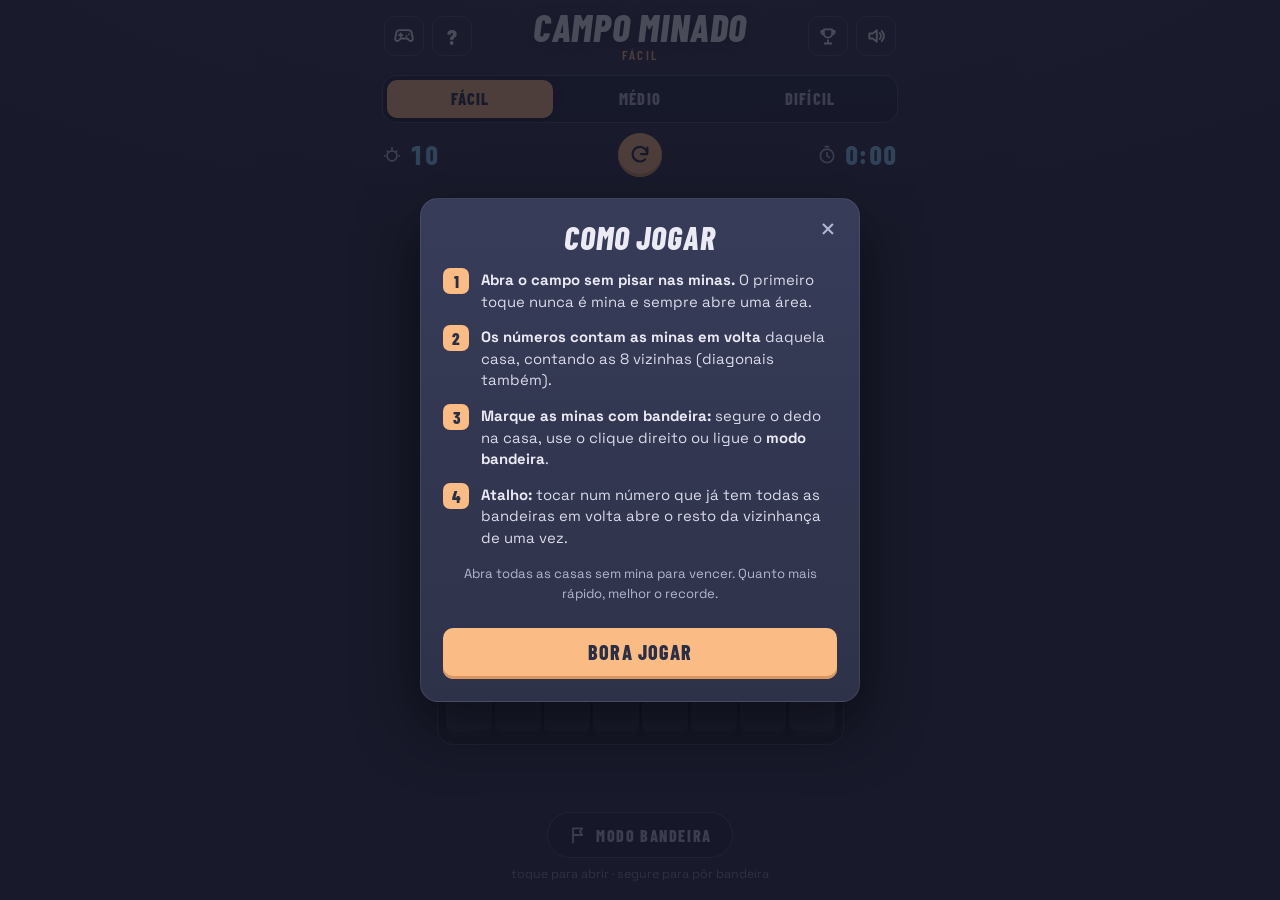
==== campo-minado/index.html @ 2af15993 "Coleção de jogos: Conexões, Campo Minado e Cobrinha - Menu de jogos no topo de todas as páginas (bot" ====
<!doctype html>
<html lang="pt-BR">
<head>
<meta charset="utf-8">
<meta name="viewport" content="width=device-width, initial-scale=1, viewport-fit=cover">
<title>Campo Minado · Decifra</title>
<meta name="description" content="Abra o campo sem pisar nas minas. Três dificuldades, cronômetro e melhor tempo.">
<meta name="theme-color" content="#2b2f45">
<link rel="icon" href="../icone-d.svg" type="image/svg+xml">
<link rel="apple-touch-icon" href="../icone-180.png">
<link rel="manifest" href="../manifest.webmanifest">
<link rel="preconnect" href="https://fonts.googleapis.com">
<link rel="preconnect" href="https://fonts.gstatic.com" crossorigin>
<link rel="stylesheet" href="https://fonts.googleapis.com/css2?family=Barlow+Condensed:ital,wght@0,600;0,800;1,800&family=Space+Grotesk:wght@500;700&display=swap">
<link rel="stylesheet" href="../css/estilo.css">
<link rel="stylesheet" href="estilo.css">
</head>
<body data-jogo="campo-minado">
<header class="topo">
  <div class="topo-lado">
    <button class="icone" id="btn-jogos" aria-label="Outros jogos"></button>
    <button class="icone" id="btn-ajuda" aria-label="Como jogar">?</button>
  </div>
  <div class="topo-centro">
    <h1 class="titulo">Campo Minado</h1>
    <span class="chip" id="chip">fácil</span>
  </div>
  <div class="topo-lado">
    <button class="icone" id="btn-estatisticas" aria-label="Recordes">
      <svg viewBox="0 0 24 24" aria-hidden="true"><path d="M8 21h8M12 17v4M7 4h10v5a5 5 0 0 1-10 0zM7 6H4v1a3 3 0 0 0 3 3M17 6h3v1a3 3 0 0 1-3 3"/></svg>
    </button>
    <button class="icone" id="btn-som" aria-label="Sons"></button>
  </div>
</header>

<nav class="modos" id="niveis" aria-label="Dificuldade">
  <button class="modo" data-nivel="facil">Fácil</button>
  <button class="modo" data-nivel="medio">Médio</button>
  <button class="modo" data-nivel="dificil">Difícil</button>
</nav>

<div class="placar-minado">
  <div class="contador" aria-label="Minas restantes">
    <svg viewBox="0 0 24 24" aria-hidden="true"><circle cx="12" cy="13" r="6"/><path d="M12 3v3M4 13H3M21 13h-1M6.3 7.3l1.4 1.4M16.3 8.7l1.4-1.4"/></svg>
    <strong id="minas">10</strong>
  </div>
  <button class="botao-novo" id="btn-novo" aria-label="Novo jogo">
    <svg viewBox="0 0 24 24" aria-hidden="true"><path d="M20 11a8 8 0 1 0-2.3 5.7M20 4v7h-7"/></svg>
  </button>
  <div class="contador" aria-label="Tempo">
    <svg viewBox="0 0 24 24" aria-hidden="true"><circle cx="12" cy="13" r="8"/><path d="M12 9v4l2.5 2M10 2h4"/></svg>
    <strong id="tempo">0:00</strong>
  </div>
</div>

<main class="area-minado" id="area">
  <div class="aviso" id="aviso" role="status" aria-live="polite"></div>
  <div class="campo" id="campo" role="grid" aria-label="Campo"></div>
</main>

<div class="rodape-minado">
  <button class="alternar-bandeira" id="btn-bandeira" aria-pressed="false">
    <svg viewBox="0 0 24 24" aria-hidden="true"><path d="M6 21V4M6 4h11l-2.5 4L17 12H6"/></svg>
    <span>modo bandeira</span>
  </button>
  <p class="dica-controle" id="dica-controle">toque para abrir · segure para pôr bandeira</p>
</div>

<dialog id="dlg-ajuda" aria-labelledby="ajuda-titulo">
  <button class="fechar" aria-label="Fechar">×</button>
  <h2 id="ajuda-titulo" tabindex="-1" autofocus>Como jogar</h2>
  <ol class="passos">
    <li><b>Abra o campo sem pisar nas minas.</b> O primeiro toque nunca é mina e sempre abre uma área.</li>
    <li><b>Os números contam as minas em volta</b> daquela casa, contando as 8 vizinhas (diagonais também).</li>
    <li><b>Marque as minas com bandeira:</b> segure o dedo na casa, use o clique direito ou ligue o <b>modo bandeira</b>.</li>
    <li><b>Atalho:</b> tocar num número que já tem todas as bandeiras em volta abre o resto da vizinhança de uma vez.</li>
  </ol>
  <p class="nota">Abra todas as casas sem mina para vencer. Quanto mais rápido, melhor o recorde.</p>
  <button class="botao largo" id="btn-comecar">Bora jogar</button>
</dialog>

<dialog id="dlg-fim" class="resultado" aria-labelledby="fim-titulo">
  <button class="fechar" aria-label="Fechar">×</button>
  <p class="res-rotulo" id="fim-rotulo">campo minado · fácil</p>
  <h2 id="fim-titulo" tabindex="-1" autofocus>Campo limpo!</h2>
  <p class="tempo-final" id="fim-tempo">0:00</p>
  <p class="res-detalhes" id="fim-detalhes"></p>
  <div class="numeros" id="fim-numeros"></div>
  <div class="res-acoes">
    <button class="botao" id="btn-de-novo">Jogar de novo</button>
    <button class="botao secundario" id="btn-compartilhar">Compartilhar</button>
  </div>
</dialog>

<dialog id="dlg-estatisticas" aria-labelledby="est-titulo">
  <button class="fechar" aria-label="Fechar">×</button>
  <h2 id="est-titulo" tabindex="-1" autofocus>Recordes</h2>
  <div class="recordes-minado" id="est-niveis"></div>
</dialog>

<script src="../js/som.js"></script>
<script src="../js/comum.js"></script>
<script src="logica.js"></script>
<script src="app.js"></script>
<script src="../js/menu-jogos.js"></script>
</body>
</html>
---- css/estilo.css ----
/* Decifra — visual "placar": azul-noite, dourado e fonte condensada,
   com um toque de fliperama (peças que acendem e números de painel), em acabamento limpo. */
:root {
  /* Paleta "Noite pastel": fundo escuro e suave, cores claras e calmas */
  --noite: #2b2f45;
  --painel: #343954;
  --linha-borda: #4a5072;
  --tecla: #3d4260;
  --tecla-fundo: #30344d;
  --texto: #eceaf5;
  --texto-suave: #b4b7d0;
  --texto-apagado: #7d82a3;

  --certa: #7fdcae;          /* menta: letra no lugar certo */
  --certa-texto: #1f3b30;    /* texto escuro sobre a menta */
  --certa-letra: #8fe3ba;    /* menta para texto sobre o fundo escuro */
  --certa-fundo: rgba(127, 220, 174, .18);
  --certa-brilho: rgba(127, 220, 174, .3);
  --lugar: #fbbb84;          /* pêssego: letra em outro lugar */
  --lugar-texto: #4a3018;
  --lugar-letra: #fcc79a;
  --lugar-fundo: rgba(251, 187, 132, .16);
  --lugar-brilho: rgba(251, 187, 132, .28);
  --errada: #3a3f5a;
  --perdeu: #f59a9a;

  --neon: #8ccbf5;           /* azul-céu: cursor, dica e placar */
  --neon-brilho: rgba(140, 203, 245, .26);
  --ouro: #fbbb84;           /* destaque de botões e avisos */
  --ouro-fundo: #d9955e;

  --peca: 56px;
  --vao: 6px;
  --fonte-placar: "Barlow Condensed", "Arial Narrow", system-ui, sans-serif;
  --fonte: "Space Grotesk", system-ui, -apple-system, "Segoe UI", sans-serif;
}
.contraste {
  --certa: #f5a15c;
  --certa-texto: #3d1f06;
  --certa-letra: #f8b98a;
  --certa-fundo: rgba(245, 161, 92, .18);
  --certa-brilho: rgba(245, 161, 92, .22);
  --lugar: #7cc4f0;
  --lugar-texto: #0d2f45;
  --lugar-letra: #a3d6f5;
  --lugar-fundo: rgba(124, 196, 240, .16);
  --lugar-brilho: rgba(124, 196, 240, .2);
}

* { box-sizing: border-box; }
html, body { height: 100%; }
body {
  margin: 0;
  color: var(--texto);
  font-family: var(--fonte);
  background-color: var(--noite);
  /* Luz suave vinda de cima, como num estádio à noite */
  background-image: radial-gradient(ellipse 110% 60% at 50% -15%, rgba(170, 160, 230, .14), transparent 70%);
  background-attachment: fixed;
  display: flex;
  flex-direction: column;
  align-items: center;
  height: 100dvh;
  overflow: hidden;
  -webkit-tap-highlight-color: transparent;
  user-select: none;
  -webkit-user-select: none;
  padding: env(safe-area-inset-top) env(safe-area-inset-right) env(safe-area-inset-bottom) env(safe-area-inset-left);
}
button { font: inherit; color: inherit; }

/* ---------- Topo ---------- */
.topo {
  width: 100%;
  max-width: 540px;
  display: grid;
  grid-template-columns: 1fr auto 1fr;
  align-items: center;
  padding: 10px 14px 0;
}
.topo-lado { display: flex; gap: 8px; }
.topo-lado:last-child { justify-content: flex-end; }
.topo-centro { display: flex; flex-direction: column; align-items: center; gap: 2px; }
.titulo {
  margin: 0;
  font-family: var(--fonte-placar);
  font-style: italic;
  font-weight: 800;
  font-size: clamp(2rem, 8.5vw, 2.7rem);
  line-height: .9;
  letter-spacing: .02em;
  text-transform: uppercase;
  text-shadow: 0 2px 14px rgba(0, 0, 0, .35);
}
.chip {
  font-family: var(--fonte-placar);
  font-weight: 600;
  font-size: .82rem;
  letter-spacing: .18em;
  text-transform: uppercase;
  color: var(--ouro);
}
.icone {
  width: 40px;
  height: 40px;
  border: 1.5px solid var(--linha-borda);
  border-radius: 10px;
  background: rgba(50, 55, 82, .6);
  cursor: pointer;
  display: grid;
  place-items: center;
  font-family: var(--fonte-placar);
  font-size: 1.35rem;
  font-weight: 800;
  padding: 0;
  transition: border-color .15s, box-shadow .15s, color .15s;
}
.icone:hover, .icone:focus-visible { border-color: var(--neon); color: var(--neon); outline: none; }
.icone svg { width: 20px; height: 20px; fill: none; stroke: currentColor; stroke-width: 2.2; stroke-linecap: round; stroke-linejoin: round; }

/* ---------- Modo de jogo: Clássico, Dueto, Quarteto ---------- */
[hidden] { display: none !important; }
.modos {
  width: calc(100% - 24px);
  max-width: 516px;
  margin-top: 12px;
  display: grid;
  grid-template-columns: repeat(3, 1fr);
  gap: 4px;
  padding: 4px;
  background: rgba(36, 40, 62, .8);
  border: 1px solid var(--linha-borda);
  border-radius: 14px;
}
.modo {
  position: relative;
  display: flex;
  align-items: center;
  justify-content: center;
  gap: 6px;
  height: 38px;
  border: none;
  border-radius: 10px;
  background: transparent;
  color: var(--texto-suave);
  font-family: var(--fonte-placar);
  font-weight: 800;
  font-size: 1.02rem;
  letter-spacing: .07em;
  text-transform: uppercase;
  cursor: pointer;
  transition: color .15s, background .15s;
}
.modo svg { width: 18px; height: 18px; fill: none; stroke: currentColor; stroke-width: 2; flex: none; }
.modo:hover { color: var(--texto); }
.modo.atual { background: var(--ouro); color: var(--noite); box-shadow: 0 2px 10px rgba(0, 0, 0, .25); }
.modo.atual svg { fill: rgba(43, 47, 69, .18); }
/* Selo no canto: quantas fases do clássico já foram, ou se o bônus foi limpo/perdido */
.modo .selo {
  position: absolute;
  top: -8px;
  right: 4px;
  font-style: normal;
  font-family: var(--fonte);
  font-size: .62rem;
  font-weight: 700;
  letter-spacing: .02em;
  line-height: 1;
  padding: 3px 6px;
  border-radius: 8px;
  background: var(--tecla);
  color: var(--texto-suave);
  border: 1px solid var(--linha-borda);
}
.modo.limpa .selo { background: var(--certa); color: var(--certa-texto); border-color: var(--certa); }
.modo.perdida .selo { background: #5a3f4e; color: #f8d4d4; border-color: #b98896; }
.modo.andando .selo { color: var(--neon); border-color: rgba(165, 212, 242, .5); }

/* Linha de baixo: fases do clássico (4 a 10 letras) ou a explicação do bônus */
.subfaixa { width: 100%; max-width: 540px; height: 58px; display: flex; align-items: center; justify-content: center; padding: 6px 12px 0; transition: height .3s ease, padding .3s ease, opacity .2s; }
.subfaixa.recolhida { height: 0; padding-top: 0; opacity: 0; overflow: hidden; pointer-events: none; }
.fases { width: 100%; display: flex; gap: 8px; justify-content: center; }
.fase {
  position: relative;
  flex: 1 1 0;
  min-width: 0;
  max-width: 50px;
  height: 46px;
  border: 1.5px solid var(--linha-borda);
  border-radius: 12px;
  background: rgba(36, 40, 62, .75);
  cursor: pointer;
  display: flex;
  flex-direction: column;
  align-items: center;
  justify-content: center;
  padding: 0;
  transition: transform .15s, border-color .15s, box-shadow .15s;
}
.fase strong { font-family: var(--fonte-placar); font-weight: 800; font-size: 1.4rem; line-height: 1; }
.fase .marca { font-size: .65rem; font-weight: 700; height: .8rem; line-height: .8rem; }
.fase:hover { border-color: #5c6290; }
.fase.andando { border-color: rgba(165, 212, 242, .55); }
.fase.andando .marca { color: var(--neon); }
.fase.limpa { border-color: var(--certa); background: var(--certa-fundo); }
.fase.limpa strong, .fase.limpa .marca { color: var(--certa-letra); }
.fase.perdida { border-color: rgba(242, 167, 167, .5); }
.fase.perdida strong { color: var(--texto-suave); }
.fase.perdida .marca { color: var(--perdeu); }
.fase.atual { transform: translateY(-2px); border-color: var(--ouro); box-shadow: inset 0 0 0 1px var(--ouro); }
.bonus-info { width: 100%; display: flex; gap: 8px; justify-content: center; }
.etiqueta {
  flex: 1 1 0;
  max-width: 130px;
  height: 46px;
  display: flex;
  align-items: center;
  justify-content: center;
  gap: 6px;
  border: 1.5px solid rgba(165, 212, 242, .45);
  border-radius: 12px;
  background: rgba(165, 212, 242, .06);
}
.etiqueta strong { font-family: var(--fonte-placar); font-weight: 800; font-size: 1.5rem; line-height: 1; color: var(--neon); }
.etiqueta span { font-family: var(--fonte-placar); font-weight: 600; font-size: .78rem; letter-spacing: .1em; line-height: 1.05; text-transform: uppercase; color: var(--texto-suave); max-width: 4.5em; }

/* ---------- Painel: fichas e placar ---------- */
.painel {
  width: 100%;
  max-width: 540px;
  display: flex;
  justify-content: space-between;
  align-items: flex-end;
  padding: 8px 18px 0;
}
.painel-bloco { display: flex; flex-direction: column; gap: 4px; }
.painel-bloco.direita { align-items: flex-end; }
.painel-rotulo { font-family: var(--fonte-placar); font-weight: 600; font-size: .72rem; letter-spacing: .2em; text-transform: uppercase; color: var(--texto-suave); }
.moedas { display: flex; gap: 5px; height: 16px; align-items: center; }
.moeda {
  width: 14px;
  height: 14px;
  border-radius: 50%;
  background: radial-gradient(circle at 35% 30%, #fff1e2, var(--ouro) 55%, var(--ouro-fundo));
  box-shadow: 0 0 8px var(--lugar-brilho);
  transition: transform .2s, opacity .2s;
}
.moeda.gasta { background: transparent; box-shadow: inset 0 0 0 2px var(--linha-borda); }
.led {
  font-family: var(--fonte-placar);
  font-weight: 800;
  font-size: 1.6rem;
  line-height: 1;
  letter-spacing: .12em;
  font-variant-numeric: tabular-nums;
  color: var(--neon);
}

/* ---------- Aviso ---------- */
/* Flutua por cima do tabuleiro, sem ocupar espaço */
.aviso { position: absolute; top: 0; left: 0; right: 0; z-index: 20; pointer-events: none; display: flex; justify-content: center; padding: 0 16px; text-align: center; }
.aviso span {
  font-family: var(--fonte-placar);
  font-weight: 800;
  font-size: 1.15rem;
  letter-spacing: .06em;
  text-transform: uppercase;
  color: var(--noite);
  background: var(--ouro);
  padding: 4px 18px;
  border-radius: 6px;
  box-shadow: 0 6px 20px rgba(0, 0, 0, .3);
  animation: entra .25s cubic-bezier(.2, 1.4, .4, 1);
}
@keyframes entra { from { opacity: 0; transform: translateY(-8px) scale(.9); } }

/* ---------- Tabuleiro: peças de LED ---------- */
.area { position: relative; flex: 1; min-height: 0; width: 100%; display: flex; align-items: center; justify-content: center; padding: 16px 12px 6px; }
/* --peca registrada como comprimento para poder animar a mudança de tamanho */
@property --peca { syntax: "<length>"; inherits: true; initial-value: 56px; }
.tabuleiros { display: grid; gap: var(--gap-tab, 0px); grid-template-columns: repeat(var(--cols, 1), auto); align-items: start; transition: --peca .35s ease; }
/* Tabuleiro já decifrado não mostra as casas que sobraram */
.tabuleiro.resolvido .linha.oculta { visibility: hidden; }
.area:has(.tabuleiros:not([data-n="1"])) { align-items: flex-start; }
.tabuleiros.carregando { opacity: .4; }
.tabuleiro { display: grid; gap: var(--vao); align-content: start; }
/* Dueto/Quarteto: cada palavra num painel; o painel acende em verde quando ela é decifrada */
.tabuleiros:not([data-n="1"]) .tabuleiro {
  padding: var(--pad-tab, 0px);
  background: rgba(36, 40, 62, .55);
  border: 1px solid rgba(74, 80, 114, .75);
  border-radius: calc(var(--peca) * .18 + var(--pad-tab, 0px));
  transition: border-color .3s, box-shadow .3s;
}
.tabuleiros:not([data-n="1"]) .tabuleiro.resolvido { border-color: var(--certa); box-shadow: 0 0 16px var(--certa-brilho); }
.linha { display: grid; grid-template-columns: repeat(var(--colunas), var(--peca)); gap: var(--vao); }
/* Tentativas que ainda restam: casas apagadas, bem discretas */
.linha.oculta .peca { background: rgba(50, 55, 82, .28); border-color: rgba(110, 116, 158, .28); }

.peca {
  position: relative;
  width: var(--peca);
  height: var(--peca);
  border-radius: calc(var(--peca) * .16);
  display: flex;
  align-items: center;
  justify-content: center;
  font-family: var(--fonte-placar);
  font-weight: 800;
  font-size: calc(var(--peca) * .64);
  line-height: 1;
  text-transform: uppercase;
  color: var(--texto);
  border: max(1.5px, calc(var(--peca) * .04)) solid var(--linha-borda);
  background: rgba(50, 55, 82, .45);
}
.linha.ativa .peca { border-color: #5c6290; cursor: pointer; }
.linha.ativa .peca.cheia { border-color: #9399c2; animation: digita .12s ease-out; }
/* Cursor de fliperama */
.linha.ativa .peca.cursor { border-color: var(--neon); box-shadow: 0 0 0 3px rgba(165, 212, 242, .14); }
.linha.ativa .peca.cursor::before {
  content: "";
  position: absolute;
  left: 25%;
  right: 25%;
  bottom: 14%;
  height: max(2px, calc(var(--peca) * .05));
  background: var(--neon);
  border-radius: 2px;
  animation: pisca 1s steps(2, start) infinite;
}
@keyframes pisca { to { visibility: hidden; } }
/* Letra revelada pela dica: tracejado ciano */
.peca.dica.fantasma { opacity: .5; }
.peca.dica { border-style: dashed; border-color: var(--neon) !important; color: var(--neon); background: rgba(165, 212, 242, .07); }

/* Resultado: a letra acende; um traço embaixo = lugar certo, um ponto = outro lugar */
.peca.certa { background: var(--certa); border-color: var(--certa); color: var(--certa-texto); box-shadow: 0 0 calc(var(--peca) * .14) var(--certa-brilho); }
.peca.lugar { background: var(--lugar); border-color: var(--lugar); color: var(--lugar-texto); box-shadow: 0 0 calc(var(--peca) * .14) var(--lugar-brilho); }
.peca.errada { background: var(--errada); border-color: var(--errada); color: var(--texto-apagado); }
.peca.certa::after, .peca.lugar::after {
  content: "";
  position: absolute;
  bottom: 9%;
  left: 50%;
  transform: translateX(-50%);
  border-radius: 3px;
}
.peca.certa::after { width: 38%; height: max(2px, calc(var(--peca) * .055)); background: currentColor; opacity: .45; }
.peca.lugar::after { width: max(4px, calc(var(--peca) * .1)); height: max(4px, calc(var(--peca) * .1)); border-radius: 50%; background: currentColor; opacity: .45; }
.miuda .peca { font-size: calc(var(--peca) * .72); border-width: 1.5px; }
.miuda .peca.certa::after, .miuda .peca.lugar::after { display: none; }
.peca.revelada { border-color: var(--perdeu); color: #f8d4d4; background: rgba(242, 167, 167, .08); }

.peca.acende { animation: acende .42s cubic-bezier(.2, 1.5, .4, 1) both; }
@keyframes acende {
  0% { transform: scale(.8); filter: brightness(2.6) saturate(.3); }
  55% { transform: scale(1.1); filter: brightness(1.5); }
  100% { transform: scale(1); filter: none; }
}
@keyframes digita { 50% { transform: scale(1.1); } }
.linha.treme { animation: treme .4s; }
@keyframes treme { 15%, 55% { transform: translateX(-8px); } 35%, 75% { transform: translateX(8px); } }
.peca.pula { animation: pula .6s cubic-bezier(.3, 1.6, .5, 1) both; }
@keyframes pula { 35% { transform: translateY(-38%) scale(1.06); } 65% { transform: translateY(6%); } }

/* ---------- Teclado (botões de fliperama) ---------- */
.teclado { width: 100%; max-width: 540px; display: flex; flex-direction: column; gap: 7px; padding: 10px 6px 12px; }
.fila { display: flex; gap: 5px; justify-content: center; }
.fila:nth-child(2) { padding-left: 2.5%; }
.tecla {
  position: relative;
  flex: 1;
  max-width: 48px;
  height: clamp(44px, 7.2dvh, 58px);
  border: none;
  border-radius: 8px;
  background: var(--tecla);
  box-shadow: inset 0 -3px 0 var(--tecla-fundo);
  font-family: var(--fonte-placar);
  font-size: clamp(1.15rem, 5vw, 1.45rem);
  font-weight: 800;
  text-transform: uppercase;
  cursor: pointer;
  padding: 0 0 3px;
  touch-action: manipulation;
  overflow: hidden;
  display: flex;
  align-items: center;
  justify-content: center;
  gap: 3px;
  transition: transform .05s, box-shadow .05s;
}
.tecla:active { transform: translateY(2px); }
.tecla svg { width: 22px; height: 22px; fill: none; stroke: currentColor; stroke-width: 2; stroke-linecap: round; stroke-linejoin: round; flex: none; }
.tecla.larga { max-width: 104px; flex: 2.1; font-size: clamp(.95rem, 4vw, 1.15rem); letter-spacing: .08em; }
.tecla.apagar { flex: 1.4; max-width: 70px; }
.tecla.apagar svg { width: 26px; height: 26px; }
.tecla.enter { background: var(--ouro); color: var(--noite); box-shadow: inset 0 -3px 0 var(--ouro-fundo); }
.tecla.dica { background: rgba(165, 212, 242, .08); color: var(--neon); box-shadow: inset 0 0 0 1.5px rgba(165, 212, 242, .45); }
.tecla.dica.sem { opacity: .3; cursor: not-allowed; }
.tecla.certa { background: var(--certa); color: var(--certa-texto); box-shadow: inset 0 -3px 0 rgba(0, 0, 0, .14); }
.tecla.lugar { background: var(--lugar); color: var(--lugar-texto); box-shadow: inset 0 -3px 0 rgba(0, 0, 0, .12); }
.tecla.errada { background: rgba(30, 33, 52, .7); color: var(--texto-apagado); box-shadow: none; }
.tecla .rotulo, .tecla svg { position: relative; z-index: 1; }
/* Dueto/Quarteto: cada pedaço da tecla mostra um tabuleiro */
.tecla .partes { position: absolute; inset: 0; display: grid; }
.tecla .partes[data-n="2"] { grid-template-columns: 1fr 1fr; }
.tecla .partes[data-n="4"] { grid-template-columns: 1fr 1fr; grid-template-rows: 1fr 1fr; }
.teclado[data-layout="colunas"] .tecla .partes[data-n="4"] { grid-template-columns: repeat(4, 1fr); grid-template-rows: 1fr; }
.teclado[data-layout="linhas"] .tecla .partes { grid-template-columns: 1fr; grid-template-rows: repeat(var(--n, 2), 1fr); }
.teclado[data-layout="linhas"] .tecla .partes[data-n="4"] { --n: 4; }
.tecla .partes i.certa { background: var(--certa); opacity: .55; }
.tecla .partes i.lugar { background: var(--lugar); opacity: .55; }
.tecla .partes i.errada { background: rgba(30, 33, 52, .75); }
.tecla.toda-errada { color: var(--texto-apagado); }
.tecla.alguma { text-shadow: 0 1px 3px rgba(0, 0, 0, .8); }

/* ---------- Janelas ---------- */
dialog {
  background: linear-gradient(180deg, #373c59, #2e3249);
  color: var(--texto);
  border: 1px solid rgba(255, 255, 255, .08);
  border-radius: 18px;
  width: min(440px, calc(100vw - 24px));
  max-height: calc(100dvh - 32px);
  padding: 22px 22px 22px;
  box-shadow: 0 24px 60px rgba(0, 0, 0, .55);
  user-select: text;
  overflow-x: hidden;
}
dialog[open] { animation: entra .25s cubic-bezier(.2, 1.4, .4, 1); }
dialog::backdrop { background: rgba(18, 20, 34, .74); }
dialog h2 {
  margin: 0 0 16px;
  padding: 0 30px;
  text-align: center;
  font-family: var(--fonte-placar);
  font-weight: 800;
  font-style: italic;
  font-size: 2rem;
  line-height: 1;
  text-transform: uppercase;
  letter-spacing: .03em;
}
dialog h2:focus { outline: none; }
dialog h3 { margin: 20px 0 10px; font-family: var(--fonte-placar); font-weight: 800; font-size: .95rem; letter-spacing: .2em; text-align: center; text-transform: uppercase; color: var(--texto-suave); }
dialog p { line-height: 1.5; margin: 10px 0; font-size: .95rem; color: #dcdbea; }
.fechar { position: absolute; top: 12px; right: 14px; background: none; border: none; font-size: 1.8rem; line-height: 1; cursor: pointer; color: var(--texto-suave); padding: 4px 8px; }
.fechar:hover { color: var(--neon); }

.botao {
  background: var(--ouro);
  color: var(--noite);
  border: none;
  border-radius: 10px;
  padding: 12px 12px 15px;
  font-family: var(--fonte-placar);
  font-size: clamp(1.05rem, 4.8vw, 1.25rem);
  font-weight: 800;
  letter-spacing: .06em;
  text-transform: uppercase;
  cursor: pointer;
  box-shadow: inset 0 -3px 0 var(--ouro-fundo);
  transition: transform .05s;
}
.botao:active { transform: translateY(2px); }
.botao.secundario { background: transparent; color: var(--neon); box-shadow: inset 0 0 0 1.5px rgba(165, 212, 242, .45); }
.botao.largo { width: 100%; margin-top: 14px; }

/* Como jogar */
.passos { list-style: none; counter-reset: passo; padding: 0; margin: 0; display: grid; gap: 14px; }
.passos li { counter-increment: passo; position: relative; padding-left: 38px; line-height: 1.45; font-size: .93rem; color: #dcdbea; }
.passos li::before {
  content: counter(passo);
  position: absolute;
  left: 0;
  top: -1px;
  width: 26px;
  height: 26px;
  border-radius: 7px;
  display: grid;
  place-items: center;
  font-family: var(--fonte-placar);
  font-weight: 800;
  font-size: 1.05rem;
  color: var(--noite);
  background: var(--ouro);
}
.passos b { color: var(--texto); }
.exemplo { display: flex; gap: 4px; margin: 10px 0 6px; --peca: 34px; }
.legenda { display: flex; flex-wrap: wrap; gap: 4px 14px; white-space: nowrap; font-size: .8rem; color: var(--texto-suave); align-items: center; }
.ponto { display: inline-block; width: 10px; height: 10px; border-radius: 3px; margin-right: 4px; vertical-align: -1px; }
.ponto.certa { background: var(--certa); }
.ponto.lugar { background: var(--lugar); }
.ponto.errada { background: var(--texto-apagado); }
.nota { font-size: .82rem !important; color: var(--texto-suave) !important; text-align: center; margin-top: 16px !important; }

/* Fim de fase */
.resultado { text-align: center; }
.res-rotulo { margin: 0 0 6px !important; font-family: var(--fonte-placar); font-weight: 600; font-size: .85rem !important; letter-spacing: .22em; text-transform: uppercase; color: var(--texto-suave) !important; }
.resultado h2 { font-size: 2.6rem; color: var(--ouro); margin-bottom: 14px; }
.resultado.derrota h2 { color: var(--perdeu); }
.res-palavras { display: grid; gap: 6px; justify-content: center; }
.res-palavra { display: flex; justify-content: center; gap: 4px; --peca: min(38px, calc((100vw - 110px) / var(--colunas))); }
.res-palavras[data-n="4"] .res-palavra { --peca: 28px; }
.res-palavra .peca { animation: acende .42s cubic-bezier(.2, 1.5, .4, 1) both; }
.res-pontos { margin: 16px 0 4px; }
.res-pontos strong { display: block; font-family: var(--fonte-placar); font-weight: 800; font-size: 3.6rem; line-height: 1; color: var(--certa-letra); font-variant-numeric: tabular-nums; }
.derrota .res-pontos strong { color: var(--texto-apagado); text-shadow: none; }
.res-pontos span { display: block; margin-top: 4px; font-size: .82rem; color: var(--texto-suave); }
.res-detalhes { font-size: .85rem !important; color: var(--texto-suave) !important; margin: 4px 0 14px !important; }
.res-dia { display: flex; align-items: center; justify-content: center; gap: 10px; flex-wrap: wrap; padding: 12px; border: 1px solid var(--linha-borda); border-radius: 12px; background: rgba(36, 40, 62, .5); }
.res-dia span { font-family: var(--fonte-placar); font-weight: 600; font-size: .8rem; letter-spacing: .2em; text-transform: uppercase; color: var(--texto-suave); }
.res-dia em { font-style: normal; font-family: var(--fonte-placar); font-weight: 800; font-size: .95rem; letter-spacing: .1em; text-transform: uppercase; color: var(--noite); background: var(--ouro); border-radius: 5px; padding: 2px 8px; animation: pisca-recorde .8s steps(2, start) 4; }
@keyframes pisca-recorde { to { opacity: .2; } }
.res-acoes { display: grid; gap: 8px; margin-top: 16px; }
.res-nova { font-size: .8rem !important; color: var(--texto-suave) !important; margin: 14px 0 0 !important; }
.res-nova span { font-family: var(--fonte-placar); font-weight: 800; font-size: 1rem; letter-spacing: .08em; color: var(--neon); }

/* Histórico */
.recordes { display: grid; grid-template-columns: 1fr 1fr; gap: 8px; }
.recordes > div { background: rgba(36, 40, 62, .7); border: 1px solid var(--linha-borda); border-radius: 12px; padding: 10px; text-align: center; }
.recordes strong { display: block; font-family: var(--fonte-placar); font-size: 2.1rem; font-weight: 800; line-height: 1; color: var(--ouro); }
.recordes span { display: block; margin-top: 4px; font-size: .7rem; text-transform: uppercase; letter-spacing: .08em; color: var(--texto-suave); }
.por-fase { display: grid; gap: 6px; }
.linha-fase { display: grid; grid-template-columns: 30px 1fr auto; grid-template-areas: "n t m" "n b b"; align-items: center; gap: 2px 10px; padding: 8px 10px; border-radius: 10px; background: rgba(36, 40, 62, .55); }
.linha-fase strong { grid-area: n; font-family: var(--fonte-placar); font-weight: 800; font-size: 1.6rem; color: var(--ouro); text-align: center; }
.linha-fase .texto { grid-area: t; font-size: .82rem; }
.linha-fase .melhor { grid-area: m; font-size: .72rem; color: var(--texto-suave); text-align: right; }
.medidor { grid-area: b; height: 6px; border-radius: 3px; background: var(--tecla-fundo); overflow: hidden; }
.medidor i { display: block; height: 100%; background: var(--certa); box-shadow: 0 0 8px var(--certa-brilho); }

/* Ajustes */
.opcao { display: flex; justify-content: space-between; align-items: center; gap: 16px; padding: 14px 0; border-bottom: 1px solid rgba(74, 80, 114, .7); cursor: pointer; }
.opcao b { font-family: var(--fonte-placar); font-size: 1.2rem; font-weight: 800; letter-spacing: .03em; text-transform: uppercase; }
.opcao small { display: block; color: var(--texto-suave); font-size: .8rem; margin-top: 2px; line-height: 1.4; }
.opcao input { appearance: none; -webkit-appearance: none; flex: none; width: 48px; height: 26px; border-radius: 13px; background: var(--tecla-fundo); border: 1.5px solid var(--linha-borda); position: relative; cursor: pointer; transition: background .2s, box-shadow .2s; margin: 0; }
.opcao input::after { content: ""; position: absolute; top: 2px; left: 2px; width: 19px; height: 19px; border-radius: 50%; background: var(--texto-suave); transition: transform .2s, background .2s; }
.opcao input:checked { background: var(--certa); border-color: var(--certa); box-shadow: 0 0 10px var(--certa-brilho); }
.opcao input:checked::after { transform: translateX(22px); background: #fff; }
.creditos { font-size: .78rem !important; color: var(--texto-suave) !important; text-align: center; margin-top: 18px !important; }
.creditos a { color: inherit; }

:focus-visible { outline: 2px solid var(--neon); outline-offset: 2px; }
.leitor { position: absolute; width: 1px; height: 1px; overflow: hidden; clip: rect(0 0 0 0); white-space: nowrap; }

@media (max-height: 700px) {
  .titulo { font-size: 1.8rem; }
  .modos { margin-top: 6px; }
  .modo { height: 34px; }
  .subfaixa { height: 50px; }
  .fase, .etiqueta { height: 40px; }
}
@media (max-width: 380px) {
  .fases { gap: 5px; }
  .fase strong { font-size: 1.2rem; }
  .modo { font-size: .92rem; gap: 4px; letter-spacing: .04em; }
  .modo svg { width: 15px; height: 15px; }
}
@media (prefers-reduced-motion: reduce) {
  *, *::before, *::after { animation-duration: .01ms !important; animation-delay: 0ms !important; transition: none !important; }
}

/* Histórico: grade modo × tamanho */
.por-fase { display: grid; grid-template-columns: auto repeat(7, 1fr); gap: 4px; align-items: center; }
.por-fase .cabeca { font-family: var(--fonte-placar); font-weight: 800; font-size: 1.05rem; text-align: center; color: var(--ouro); }
.por-fase .modo-nome { font-family: var(--fonte-placar); font-weight: 800; font-size: .85rem; letter-spacing: .06em; text-transform: uppercase; color: var(--texto-suave); padding-right: 4px; }
.por-fase .casa { height: 30px; display: grid; place-items: center; border-radius: 7px; background: rgba(36, 40, 62, .7); border: 1px solid var(--linha-borda); font-size: .72rem; font-weight: 700; color: var(--texto-apagado); }
.por-fase .casa.ganhou { background: var(--certa-fundo); border-color: var(--certa); color: var(--certa-letra); }
.por-fase .casa.perdeu { border-color: rgba(242, 167, 167, .5); color: var(--perdeu); }

/* Dueto/Quarteto em tela estreita: cada pixel de altura vai para as peças */
@media (max-width: 600px) {
  .apertado .topo { padding-top: 6px; }
  .apertado .titulo { font-size: 1.7rem; }
  .apertado .icone { width: 34px; height: 34px; }
  .apertado .modos { margin-top: 6px; }
  .apertado .modo { height: 32px; }
  .apertado .subfaixa { height: 46px; padding-top: 4px; }
  .apertado .fase { height: 38px; }
  .apertado .painel { padding-top: 2px; }
  .apertado .area { padding-top: 8px; padding-bottom: 2px; }
  .apertado .teclado { gap: 5px; padding-top: 6px; padding-bottom: 8px; }
  .apertado .tecla { height: clamp(40px, 6dvh, 48px); }
}

/* Progresso da rodada ao lado do nome */
.titulo-linha { position: relative; display: flex; align-items: center; justify-content: center; }
.progresso {
  position: absolute;
  left: 100%;
  margin-left: 8px;
  font-family: var(--fonte);
  font-size: .68rem;
  font-weight: 700;
  line-height: 1;
  padding: 4px 7px;
  border-radius: 9px;
  color: var(--neon);
  background: rgba(165, 212, 242, .08);
  border: 1px solid rgba(165, 212, 242, .5);
  white-space: nowrap;
}

/* Abas de tamanho da palavra (4 a 10), no mesmo estilo do seletor de modo */
.fases {
  width: calc(100% - 24px);
  max-width: 516px;
  gap: 2px;
  padding: 4px;
  background: rgba(36, 40, 62, .8);
  border: 1px solid var(--linha-borda);
  border-radius: 14px;
}
.fase { height: 38px; max-width: none; border: none; border-radius: 10px; background: transparent; }
.fase strong { font-size: 1.25rem; color: var(--texto-suave); }
.fase:hover strong { color: var(--texto); }
.fase.atual { transform: none; background: var(--tecla); box-shadow: inset 0 0 0 1.5px var(--ouro); }
.fase.atual strong { color: var(--ouro); }
.fase.limpa, .fase.perdida, .fase.andando { background: transparent; }
.fase.limpa.atual, .fase.perdida.atual, .fase.andando.atual { background: var(--tecla); }
.subfaixa { justify-content: center; }
.subfaixa .fases { margin: 0 auto; }

/* Seletor de tamanho: botão "5 letras ▾" com lista suspensa */
.fases { position: relative; width: auto; background: none; border: none; padding: 0; justify-content: center; }
.seletor-letras {
  display: flex; align-items: baseline; gap: 6px;
  height: 40px; padding: 0 16px;
  border: 1px solid var(--linha-borda); border-radius: 12px;
  background: rgba(36, 40, 62, .8); cursor: pointer;
  font-family: var(--fonte-placar); text-transform: uppercase;
}
.seletor-letras:hover, .seletor-letras[aria-expanded="true"] { border-color: var(--ouro); }
.seletor-letras strong { align-self: center; font-size: 1.5rem; font-weight: 800; color: var(--ouro); line-height: 1; }
.seletor-letras span { align-self: center; font-size: .95rem; font-weight: 800; letter-spacing: .1em; color: var(--texto); }
.seletor-letras .seta { align-self: center; font-style: normal; font-size: 1.25rem; line-height: 1; color: var(--texto-suave); transition: transform .2s; }
.seletor-letras[aria-expanded="true"] .seta { transform: rotate(180deg); }
.lista-letras {
  position: absolute; top: calc(100% + 6px); left: 50%; transform: translateX(-50%);
  z-index: 40; min-width: 190px; padding: 6px;
  display: grid; gap: 2px;
  background: #373c59; border: 1px solid var(--linha-borda); border-radius: 14px;
  box-shadow: 0 16px 40px rgba(0, 0, 0, .45);
}
.opcao-letras {
  display: flex; align-items: center; gap: 8px; height: 38px; padding: 0 12px;
  border: none; border-radius: 9px; background: transparent; cursor: pointer;
  font-family: var(--fonte-placar); text-transform: uppercase; color: var(--texto);
}
.opcao-letras:hover { background: var(--tecla); }
.opcao-letras strong { width: 1.4em; font-size: 1.3rem; font-weight: 800; text-align: right; }
.opcao-letras span { font-size: .9rem; font-weight: 600; letter-spacing: .1em; color: var(--texto-suave); }
.opcao-letras .marca { margin-left: auto; font-style: normal; font-family: var(--fonte); font-size: .8rem; font-weight: 700; }
.opcao-letras.atual { background: var(--tecla); box-shadow: inset 0 0 0 1.5px var(--ouro); }
.opcao-letras.atual strong { color: var(--ouro); }
.opcao-letras.limpa .marca { color: var(--certa-letra); }
.opcao-letras.perdida .marca { color: var(--perdeu); }
.opcao-letras.andando .marca { color: var(--neon); }

/* Fim de fase sem pontuação: só o resultado, as fichas e o tempo */
#res-pontos, .res-dia { display: none !important; }
.res-pontos { margin: 12px 0 0; }
.res-pontos span:empty { display: none; }

/* ---------- Menu de jogos (todas as páginas) ---------- */
.lista-jogos { display: grid; gap: 8px; }
.cartao-jogo {
  display: flex; align-items: center; gap: 14px;
  padding: 12px 14px; border-radius: 14px;
  background: rgba(36, 40, 62, .7); border: 1px solid var(--linha-borda);
  color: var(--texto); text-decoration: none;
  transition: border-color .15s, transform .15s;
}
.cartao-jogo:hover { border-color: var(--ouro); transform: translateY(-1px); }
.cartao-jogo.atual { border-color: var(--ouro); box-shadow: inset 0 0 0 1px var(--ouro); }
.icone-jogo { flex: none; width: 46px; height: 46px; border-radius: 12px; display: grid; place-items: center; background: var(--tecla); color: var(--ouro); }
.icone-jogo svg { width: 26px; height: 26px; fill: none; stroke: currentColor; stroke-width: 1.8; stroke-linecap: round; stroke-linejoin: round; }
.cartao-jogo:nth-child(2) .icone-jogo { color: var(--certa); }
.cartao-jogo:nth-child(3) .icone-jogo { color: var(--neon); }
.cartao-jogo:nth-child(4) .icone-jogo { color: #c4b0f5; }
.texto-jogo { display: flex; flex-direction: column; gap: 2px; min-width: 0; }
.texto-jogo strong { font-family: var(--fonte-placar); font-weight: 800; font-size: 1.3rem; letter-spacing: .03em; text-transform: uppercase; line-height: 1.05; }
.texto-jogo small { font-size: .8rem; color: var(--texto-suave); }
.seta-jogo { margin-left: auto; font-size: 1.4rem; color: var(--texto-suave); }
.cartao-jogo.atual .seta-jogo { font-family: var(--fonte-placar); font-size: .75rem; font-weight: 800; letter-spacing: .12em; text-transform: uppercase; color: var(--ouro); }

/* Painel com números (estatísticas dos jogos novos) */
.numeros { display: grid; grid-template-columns: repeat(4, 1fr); gap: 6px; text-align: center; }
.numeros > div { background: rgba(36, 40, 62, .7); border: 1px solid var(--linha-borda); border-radius: 10px; padding: 8px 4px; }
.numeros strong { display: block; font-family: var(--fonte-placar); font-size: 1.9rem; font-weight: 800; line-height: 1; color: var(--ouro); }
.numeros span { display: block; font-size: .66rem; text-transform: uppercase; letter-spacing: .06em; color: var(--texto-suave); margin-top: 4px; line-height: 1.25; }
---- campo-minado/estilo.css ----
/* Campo Minado: placar de minas e tempo, campo de casas e modo bandeira */
:root {
  --num-1: #8ccbf5; --num-2: #7fdcae; --num-3: #fbbb84; --num-4: #c4b0f5;
  --num-5: #f59a9a; --num-6: #6fd3d0; --num-7: #eceaf5; --num-8: #b4b7d0;
  --casa: 32px;
  --vao-casa: 3px;
}

.titulo { font-size: clamp(1.7rem, 7.5vw, 2.4rem); }

.placar-minado {
  width: calc(100% - 24px);
  max-width: 516px;
  margin-top: 10px;
  display: grid;
  grid-template-columns: 1fr auto 1fr;
  align-items: center;
  gap: 10px;
}
.contador { display: flex; align-items: center; gap: 8px; color: var(--texto-suave); }
.contador:last-child { justify-content: flex-end; }
.contador svg { width: 20px; height: 20px; fill: none; stroke: currentColor; stroke-width: 2; stroke-linecap: round; }
.contador strong { font-family: var(--fonte-placar); font-weight: 800; font-size: 1.6rem; line-height: 1; letter-spacing: .06em; font-variant-numeric: tabular-nums; color: var(--neon); }
.botao-novo { width: 44px; height: 44px; border-radius: 50%; border: none; cursor: pointer; display: grid; place-items: center; background: var(--ouro); color: var(--noite); box-shadow: inset 0 -3px 0 var(--ouro-fundo); }
.botao-novo svg { width: 22px; height: 22px; fill: none; stroke: currentColor; stroke-width: 2.4; stroke-linecap: round; stroke-linejoin: round; }
.botao-novo:active { transform: translateY(2px) rotate(-30deg); }

.area-minado { position: relative; flex: 1; min-height: 0; width: 100%; display: flex; align-items: center; justify-content: center; padding: 12px; }
.campo {
  display: grid;
  grid-template-columns: repeat(var(--cols), var(--casa));
  gap: var(--vao-casa);
  padding: 8px;
  border-radius: 16px;
  background: rgba(36, 40, 62, .7);
  border: 1px solid var(--linha-borda);
  touch-action: manipulation;
  -webkit-touch-callout: none;
}
.casa {
  width: var(--casa);
  height: var(--casa);
  padding: 0;
  border: none;
  border-radius: calc(var(--casa) * .2);
  background: var(--tecla);
  box-shadow: inset 0 calc(var(--casa) * -.1) 0 var(--tecla-fundo);
  display: grid;
  place-items: center;
  font-family: var(--fonte-placar);
  font-weight: 800;
  font-size: calc(var(--casa) * .62);
  line-height: 1;
  cursor: pointer;
  user-select: none;
  transition: background .12s;
}
.casa:hover { background: #474c6e; }
.casa.aberta { background: rgba(30, 33, 52, .75); box-shadow: none; cursor: default; animation: abre-casa .18s ease-out; }
@keyframes abre-casa { from { transform: scale(.82); } }
.casa svg { width: 70%; height: 70%; }
.casa .bandeira { fill: var(--ouro); stroke: var(--ouro-fundo); stroke-width: 1.5; stroke-linejoin: round; }
.casa .mina { fill: var(--noite); stroke: var(--noite); stroke-width: 2; stroke-linecap: round; }
.casa.mina-aberta { background: #e9a3a3; }
.casa.explodiu { background: var(--perdeu); animation: explode .45s ease-out; }
.casa.bandeira-errada { background: rgba(245, 154, 154, .25); }
@keyframes explode { 30% { transform: scale(1.3); } }
.n1 { color: var(--num-1); } .n2 { color: var(--num-2); } .n3 { color: var(--num-3); } .n4 { color: var(--num-4); }
.n5 { color: var(--num-5); } .n6 { color: var(--num-6); } .n7 { color: var(--num-7); } .n8 { color: var(--num-8); }
.campo.vitoria .casa:not(.aberta) { background: var(--certa-fundo); box-shadow: inset 0 0 0 1.5px var(--certa); }

.rodape-minado { width: 100%; max-width: 540px; padding: 4px 14px 18px; display: flex; flex-direction: column; align-items: center; gap: 8px; }
.alternar-bandeira {
  display: flex; align-items: center; gap: 8px;
  height: 46px; padding: 0 20px;
  border: 1.5px solid var(--linha-borda); border-radius: 23px;
  background: rgba(36, 40, 62, .8); color: var(--texto-suave); cursor: pointer;
  font-family: var(--fonte-placar); font-weight: 800; font-size: 1rem; letter-spacing: .1em; text-transform: uppercase;
  transition: background .15s, color .15s, border-color .15s;
}
.alternar-bandeira svg { width: 20px; height: 20px; fill: none; stroke: currentColor; stroke-width: 2.2; stroke-linejoin: round; stroke-linecap: round; }
.alternar-bandeira[aria-pressed="true"] { background: var(--ouro); color: var(--noite); border-color: var(--ouro); }
.alternar-bandeira[aria-pressed="true"] svg { fill: var(--noite); }
.dica-controle { margin: 0; font-size: .78rem; color: var(--texto-apagado); }

.tempo-final { margin: 6px 0 2px !important; font-family: var(--fonte-placar); font-weight: 800; font-size: 3.4rem !important; line-height: 1; color: var(--certa-letra) !important; font-variant-numeric: tabular-nums; }
.derrota .tempo-final { color: var(--texto-apagado) !important; }
.recordes-minado { display: grid; gap: 8px; }
.recordes-minado > div { display: grid; grid-template-columns: 1fr auto auto; gap: 14px; align-items: center; padding: 12px 14px; border-radius: 12px; background: rgba(36, 40, 62, .7); border: 1px solid var(--linha-borda); }
.recordes-minado strong { font-family: var(--fonte-placar); font-weight: 800; font-size: 1.2rem; letter-spacing: .06em; text-transform: uppercase; }
.recordes-minado span { font-size: .8rem; color: var(--texto-suave); text-align: right; }
.recordes-minado em { font-style: normal; font-family: var(--fonte-placar); font-weight: 800; font-size: 1.4rem; color: var(--ouro); min-width: 3.2em; text-align: right; }
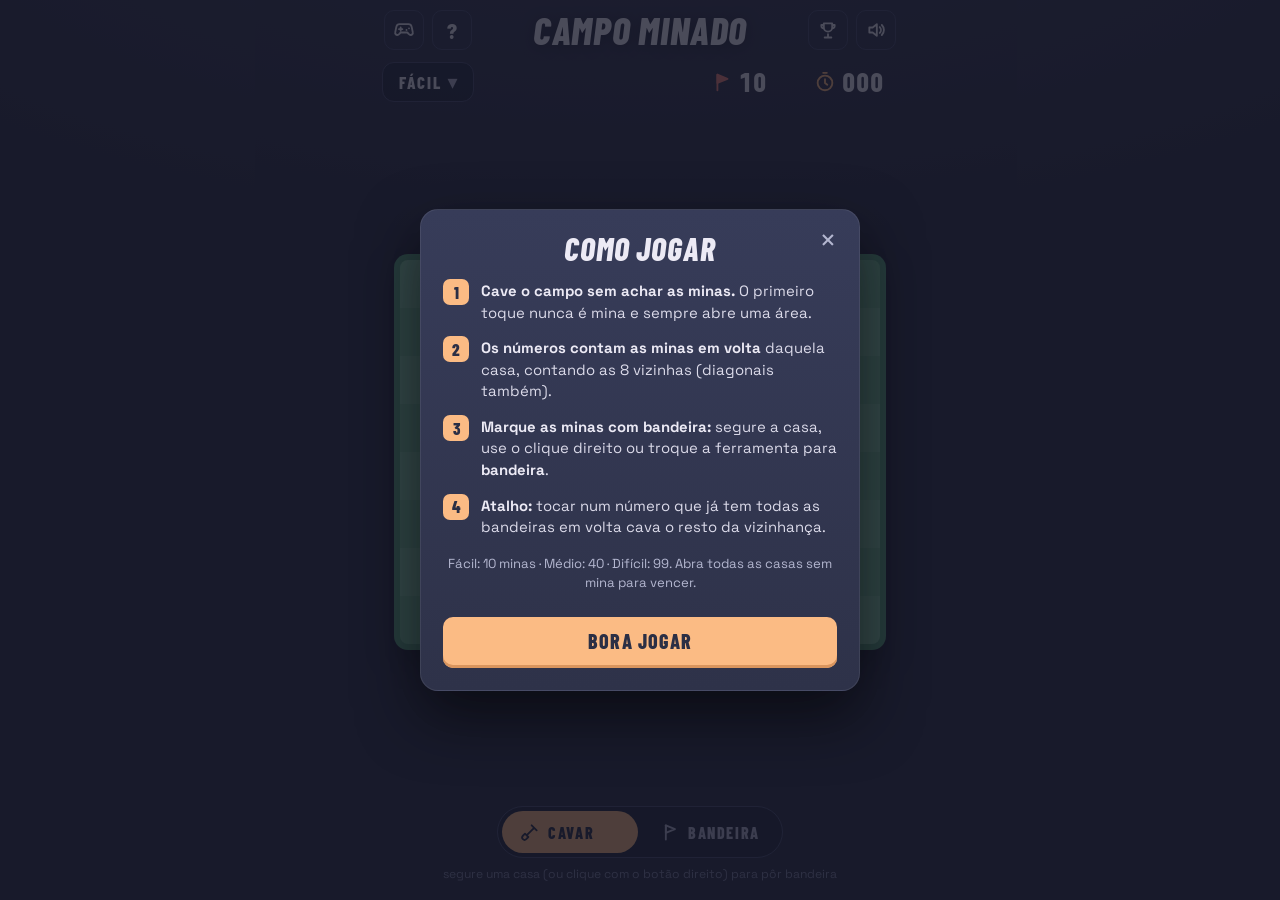
==== commit e3a898db: "Cobrinha e Campo Minado no estilo dos jogos do Google Cobrinha: - Menu de opções: tamanho do campo (" ====
--- a/campo-minado/index.html
+++ b/campo-minado/index.html
@@ -4,7 +4,7 @@
 <meta charset="utf-8">
 <meta name="viewport" content="width=device-width, initial-scale=1, viewport-fit=cover">
 <title>Campo Minado · Decifra</title>
-<meta name="description" content="Abra o campo sem pisar nas minas. Três dificuldades, cronômetro e melhor tempo.">
+<meta name="description" content="Abra o campo sem pisar nas minas. Fácil, médio e difícil, com cronômetro e melhor tempo.">
 <meta name="theme-color" content="#2b2f45">
 <link rel="icon" href="../icone-d.svg" type="image/svg+xml">
 <link rel="apple-touch-icon" href="../icone-180.png">
@@ -23,7 +23,6 @@
   </div>
   <div class="topo-centro">
     <h1 class="titulo">Campo Minado</h1>
-    <span class="chip" id="chip">fácil</span>
   </div>
   <div class="topo-lado">
     <button class="icone" id="btn-estatisticas" aria-label="Recordes">
@@ -33,59 +32,66 @@
   </div>
 </header>
 
-<nav class="modos" id="niveis" aria-label="Dificuldade">
-  <button class="modo" data-nivel="facil">Fácil</button>
-  <button class="modo" data-nivel="medio">Médio</button>
-  <button class="modo" data-nivel="dificil">Difícil</button>
-</nav>
-
-<div class="placar-minado">
-  <div class="contador" aria-label="Minas restantes">
-    <svg viewBox="0 0 24 24" aria-hidden="true"><circle cx="12" cy="13" r="6"/><path d="M12 3v3M4 13H3M21 13h-1M6.3 7.3l1.4 1.4M16.3 8.7l1.4-1.4"/></svg>
+<!-- Barra do jogo, como a do Google: dificuldade, bandeiras restantes e tempo -->
+<div class="barra-minado">
+  <div class="seletor-nivel" id="seletor-nivel">
+    <button class="seletor-letras" id="btn-nivel" aria-haspopup="listbox" aria-expanded="false">
+      <span id="nivel-nome">Fácil</span><i class="seta">▾</i>
+    </button>
+    <div class="lista-letras" id="lista-niveis" role="listbox" hidden></div>
+  </div>
+  <div class="contador bandeiras" aria-label="Bandeiras restantes">
+    <svg viewBox="0 0 24 24" aria-hidden="true"><path d="M7 21V4"/><path d="M7 4l11 4.5L7 13z" class="pano"/></svg>
     <strong id="minas">10</strong>
   </div>
-  <button class="botao-novo" id="btn-novo" aria-label="Novo jogo">
-    <svg viewBox="0 0 24 24" aria-hidden="true"><path d="M20 11a8 8 0 1 0-2.3 5.7M20 4v7h-7"/></svg>
-  </button>
-  <div class="contador" aria-label="Tempo">
+  <div class="contador relogio" aria-label="Tempo">
     <svg viewBox="0 0 24 24" aria-hidden="true"><circle cx="12" cy="13" r="8"/><path d="M12 9v4l2.5 2M10 2h4"/></svg>
-    <strong id="tempo">0:00</strong>
+    <strong id="tempo">000</strong>
   </div>
 </div>
 
 <main class="area-minado" id="area">
   <div class="aviso" id="aviso" role="status" aria-live="polite"></div>
-  <div class="campo" id="campo" role="grid" aria-label="Campo"></div>
+  <div class="moldura-minado">
+    <div class="campo" id="campo" role="grid" aria-label="Campo"></div>
+    <div class="particulas" id="particulas" aria-hidden="true"></div>
+  </div>
 </main>
 
 <div class="rodape-minado">
-  <button class="alternar-bandeira" id="btn-bandeira" aria-pressed="false">
-    <svg viewBox="0 0 24 24" aria-hidden="true"><path d="M6 21V4M6 4h11l-2.5 4L17 12H6"/></svg>
-    <span>modo bandeira</span>
-  </button>
-  <p class="dica-controle" id="dica-controle">toque para abrir · segure para pôr bandeira</p>
+  <div class="ferramenta" role="radiogroup" aria-label="O que o toque faz">
+    <button class="opcao-ferramenta" id="btn-pa" aria-pressed="true">
+      <svg viewBox="0 0 24 24" aria-hidden="true"><path d="M14 4l6 6M17 7l-8.5 8.5M6 14l4 4-2.5 2.5a2.8 2.8 0 0 1-4-4z"/></svg>cavar
+    </button>
+    <button class="opcao-ferramenta" id="btn-bandeira" aria-pressed="false">
+      <svg viewBox="0 0 24 24" aria-hidden="true"><path d="M7 21V4"/><path d="M7 4l11 4.5L7 13z"/></svg>bandeira
+    </button>
+  </div>
+  <p class="dica-controle" id="dica-controle">segure uma casa (ou clique com o botão direito) para pôr bandeira</p>
 </div>
 
 <dialog id="dlg-ajuda" aria-labelledby="ajuda-titulo">
   <button class="fechar" aria-label="Fechar">×</button>
   <h2 id="ajuda-titulo" tabindex="-1" autofocus>Como jogar</h2>
   <ol class="passos">
-    <li><b>Abra o campo sem pisar nas minas.</b> O primeiro toque nunca é mina e sempre abre uma área.</li>
+    <li><b>Cave o campo sem achar as minas.</b> O primeiro toque nunca é mina e sempre abre uma área.</li>
     <li><b>Os números contam as minas em volta</b> daquela casa, contando as 8 vizinhas (diagonais também).</li>
-    <li><b>Marque as minas com bandeira:</b> segure o dedo na casa, use o clique direito ou ligue o <b>modo bandeira</b>.</li>
-    <li><b>Atalho:</b> tocar num número que já tem todas as bandeiras em volta abre o resto da vizinhança de uma vez.</li>
+    <li><b>Marque as minas com bandeira:</b> segure a casa, use o clique direito ou troque a ferramenta para <b>bandeira</b>.</li>
+    <li><b>Atalho:</b> tocar num número que já tem todas as bandeiras em volta cava o resto da vizinhança.</li>
   </ol>
-  <p class="nota">Abra todas as casas sem mina para vencer. Quanto mais rápido, melhor o recorde.</p>
+  <p class="nota">Fácil: 10 minas · Médio: 40 · Difícil: 99. Abra todas as casas sem mina para vencer.</p>
   <button class="botao largo" id="btn-comecar">Bora jogar</button>
 </dialog>
 
-<dialog id="dlg-fim" class="resultado" aria-labelledby="fim-titulo">
+<dialog id="dlg-fim" class="resultado fim-minado" aria-labelledby="fim-titulo">
   <button class="fechar" aria-label="Fechar">×</button>
   <p class="res-rotulo" id="fim-rotulo">campo minado · fácil</p>
   <h2 id="fim-titulo" tabindex="-1" autofocus>Campo limpo!</h2>
-  <p class="tempo-final" id="fim-tempo">0:00</p>
+  <div class="tempos">
+    <div><svg viewBox="0 0 24 24" aria-hidden="true"><circle cx="12" cy="13" r="8"/><path d="M12 9v4l2.5 2M10 2h4"/></svg><strong id="fim-tempo">—</strong><span>tempo</span></div>
+    <div><svg viewBox="0 0 24 24" aria-hidden="true"><path d="M8 21h8M12 17v4M7 4h10v5a5 5 0 0 1-10 0zM7 6H4v1a3 3 0 0 0 3 3M17 6h3v1a3 3 0 0 1-3 3"/></svg><strong id="fim-melhor">—</strong><span>melhor</span></div>
+  </div>
   <p class="res-detalhes" id="fim-detalhes"></p>
-  <div class="numeros" id="fim-numeros"></div>
   <div class="res-acoes">
     <button class="botao" id="btn-de-novo">Jogar de novo</button>
     <button class="botao secundario" id="btn-compartilhar">Compartilhar</button>
--- a/campo-minado/estilo.css
+++ b/campo-minado/estilo.css
@@ -1,92 +1,111 @@
-/* Campo Minado: placar de minas e tempo, campo de casas e modo bandeira */
+/* Campo Minado no estilo do Google: grama quadriculada (fechadas), areia (abertas), sem vão entre as casas */
 :root {
-  --num-1: #8ccbf5; --num-2: #7fdcae; --num-3: #fbbb84; --num-4: #c4b0f5;
-  --num-5: #f59a9a; --num-6: #6fd3d0; --num-7: #eceaf5; --num-8: #b4b7d0;
+  --grama-a: #8fd9b1;
+  --grama-b: #7fceA3;
+  --grama-luz: #a6e3c3;
+  --areia-a: #f3dfc6;
+  --areia-b: #ead3b6;
+  --bandeira: #f0857c;
+  /* Cores clássicas dos números, um tom mais suave */
+  --num-1: #3d7fd6; --num-2: #2f9a5f; --num-3: #d9534f; --num-4: #7b4fc6;
+  --num-5: #d98a1f; --num-6: #1e9a9a; --num-7: #3b3f55; --num-8: #8a8fa3;
   --casa: 32px;
-  --vao-casa: 3px;
 }
 
 .titulo { font-size: clamp(1.7rem, 7.5vw, 2.4rem); }
 
-.placar-minado {
+.barra-minado {
   width: calc(100% - 24px);
   max-width: 516px;
-  margin-top: 10px;
+  margin-top: 12px;
   display: grid;
-  grid-template-columns: 1fr auto 1fr;
+  grid-template-columns: 1fr auto auto;
   align-items: center;
-  gap: 10px;
+  gap: 18px;
 }
-.contador { display: flex; align-items: center; gap: 8px; color: var(--texto-suave); }
-.contador:last-child { justify-content: flex-end; }
-.contador svg { width: 20px; height: 20px; fill: none; stroke: currentColor; stroke-width: 2; stroke-linecap: round; }
-.contador strong { font-family: var(--fonte-placar); font-weight: 800; font-size: 1.6rem; line-height: 1; letter-spacing: .06em; font-variant-numeric: tabular-nums; color: var(--neon); }
-.botao-novo { width: 44px; height: 44px; border-radius: 50%; border: none; cursor: pointer; display: grid; place-items: center; background: var(--ouro); color: var(--noite); box-shadow: inset 0 -3px 0 var(--ouro-fundo); }
-.botao-novo svg { width: 22px; height: 22px; fill: none; stroke: currentColor; stroke-width: 2.4; stroke-linecap: round; stroke-linejoin: round; }
-.botao-novo:active { transform: translateY(2px) rotate(-30deg); }
+.seletor-nivel { position: relative; justify-self: start; }
+.seletor-nivel .seletor-letras span { font-size: 1.05rem; }
+.seletor-nivel .lista-letras { left: 0; transform: none; min-width: 210px; }
+.contador { display: flex; align-items: center; gap: 6px; }
+.contador svg { width: 22px; height: 22px; fill: none; stroke: currentColor; stroke-width: 2; stroke-linecap: round; stroke-linejoin: round; }
+.contador.bandeiras { color: var(--bandeira); }
+.contador.bandeiras .pano { fill: var(--bandeira); }
+.contador.relogio { color: var(--ouro); }
+.contador strong { font-family: var(--fonte-placar); font-weight: 800; font-size: 1.6rem; line-height: 1; letter-spacing: .04em; font-variant-numeric: tabular-nums; color: var(--texto); min-width: 2.2em; }
 
 .area-minado { position: relative; flex: 1; min-height: 0; width: 100%; display: flex; align-items: center; justify-content: center; padding: 12px; }
+.moldura-minado { position: relative; padding: 6px; border-radius: 14px; background: #5fae87; box-shadow: 0 10px 30px rgba(0, 0, 0, .3); }
 .campo {
   display: grid;
   grid-template-columns: repeat(var(--cols), var(--casa));
-  gap: var(--vao-casa);
-  padding: 8px;
-  border-radius: 16px;
-  background: rgba(36, 40, 62, .7);
-  border: 1px solid var(--linha-borda);
+  border-radius: 8px;
+  overflow: hidden;
   touch-action: manipulation;
   -webkit-touch-callout: none;
 }
 .casa {
+  position: relative;
   width: var(--casa);
   height: var(--casa);
   padding: 0;
   border: none;
-  border-radius: calc(var(--casa) * .2);
-  background: var(--tecla);
-  box-shadow: inset 0 calc(var(--casa) * -.1) 0 var(--tecla-fundo);
+  border-radius: 0;
+  background: var(--grama-a);
   display: grid;
   place-items: center;
   font-family: var(--fonte-placar);
   font-weight: 800;
-  font-size: calc(var(--casa) * .62);
+  font-size: calc(var(--casa) * .66);
   line-height: 1;
   cursor: pointer;
   user-select: none;
-  transition: background .12s;
 }
-.casa:hover { background: #474c6e; }
-.casa.aberta { background: rgba(30, 33, 52, .75); box-shadow: none; cursor: default; animation: abre-casa .18s ease-out; }
-@keyframes abre-casa { from { transform: scale(.82); } }
-.casa svg { width: 70%; height: 70%; }
-.casa .bandeira { fill: var(--ouro); stroke: var(--ouro-fundo); stroke-width: 1.5; stroke-linejoin: round; }
-.casa .mina { fill: var(--noite); stroke: var(--noite); stroke-width: 2; stroke-linecap: round; }
-.casa.mina-aberta { background: #e9a3a3; }
-.casa.explodiu { background: var(--perdeu); animation: explode .45s ease-out; }
-.casa.bandeira-errada { background: rgba(245, 154, 154, .25); }
-@keyframes explode { 30% { transform: scale(1.3); } }
+.casa.b { background: var(--grama-b); }
+.casa:not(.aberta):hover { background: var(--grama-luz); }
+.casa.aberta { background: var(--areia-a); cursor: default; }
+.casa.aberta.b { background: var(--areia-b); }
+.casa svg { width: 72%; height: 72%; pointer-events: none; }
+.casa .haste { stroke: #3b3f55; stroke-width: 2; stroke-linecap: round; fill: none; }
+.casa .pano { fill: var(--bandeira); }
+.casa.plantando svg { animation: finca .25s cubic-bezier(.2, 1.6, .4, 1); }
+@keyframes finca { from { transform: translateY(-30%) scale(.6); opacity: 0; } }
+.casa.bandeira-errada::after { content: "✕"; position: absolute; font-family: var(--fonte); font-size: calc(var(--casa) * .7); color: #3b3f55; }
 .n1 { color: var(--num-1); } .n2 { color: var(--num-2); } .n3 { color: var(--num-3); } .n4 { color: var(--num-4); }
 .n5 { color: var(--num-5); } .n6 { color: var(--num-6); } .n7 { color: var(--num-7); } .n8 { color: var(--num-8); }
-.campo.vitoria .casa:not(.aberta) { background: var(--certa-fundo); box-shadow: inset 0 0 0 1.5px var(--certa); }
+
+/* Mina estourada: casa pintada de uma cor e a bolinha escura no meio */
+.casa.mina { background: var(--cor-mina, #f0857c) !important; animation: estoura .3s cubic-bezier(.2, 1.6, .4, 1); }
+.casa.mina::before { content: ""; width: 42%; height: 42%; border-radius: 50%; background: rgba(0, 0, 0, .45); }
+@keyframes estoura { from { transform: scale(.4); } }
+
+/* Terrinha que voa quando a casa é cavada */
+.particulas { position: absolute; inset: 0; pointer-events: none; overflow: visible; }
+.particulas i { position: absolute; width: 6px; height: 6px; border-radius: 2px; }
 
 .rodape-minado { width: 100%; max-width: 540px; padding: 4px 14px 18px; display: flex; flex-direction: column; align-items: center; gap: 8px; }
-.alternar-bandeira {
+.ferramenta { display: grid; grid-template-columns: 1fr 1fr; gap: 4px; padding: 4px; border-radius: 26px; background: rgba(36, 40, 62, .85); border: 1px solid var(--linha-borda); }
+.opcao-ferramenta {
   display: flex; align-items: center; gap: 8px;
-  height: 46px; padding: 0 20px;
-  border: 1.5px solid var(--linha-borda); border-radius: 23px;
-  background: rgba(36, 40, 62, .8); color: var(--texto-suave); cursor: pointer;
+  height: 42px; padding: 0 18px;
+  border: none; border-radius: 22px; background: transparent; color: var(--texto-suave); cursor: pointer;
   font-family: var(--fonte-placar); font-weight: 800; font-size: 1rem; letter-spacing: .1em; text-transform: uppercase;
-  transition: background .15s, color .15s, border-color .15s;
 }
-.alternar-bandeira svg { width: 20px; height: 20px; fill: none; stroke: currentColor; stroke-width: 2.2; stroke-linejoin: round; stroke-linecap: round; }
-.alternar-bandeira[aria-pressed="true"] { background: var(--ouro); color: var(--noite); border-color: var(--ouro); }
-.alternar-bandeira[aria-pressed="true"] svg { fill: var(--noite); }
-.dica-controle { margin: 0; font-size: .78rem; color: var(--texto-apagado); }
+.opcao-ferramenta svg { width: 20px; height: 20px; fill: none; stroke: currentColor; stroke-width: 2.2; stroke-linecap: round; stroke-linejoin: round; }
+.opcao-ferramenta[aria-pressed="true"] { background: var(--ouro); color: var(--noite); }
+#btn-bandeira[aria-pressed="true"] { background: var(--bandeira); color: #fff; }
+#btn-bandeira[aria-pressed="true"] svg path:last-child { fill: #fff; }
+.dica-controle { margin: 0; font-size: .76rem; color: var(--texto-apagado); text-align: center; }
 
-.tempo-final { margin: 6px 0 2px !important; font-family: var(--fonte-placar); font-weight: 800; font-size: 3.4rem !important; line-height: 1; color: var(--certa-letra) !important; font-variant-numeric: tabular-nums; }
-.derrota .tempo-final { color: var(--texto-apagado) !important; }
+/* Fim de jogo: tempo e melhor tempo lado a lado, como no Google */
+.tempos { display: grid; grid-template-columns: 1fr 1fr; gap: 10px; margin: 6px 0 10px; }
+.tempos > div { display: flex; flex-direction: column; align-items: center; gap: 4px; padding: 14px 6px; border-radius: 14px; background: rgba(36, 40, 62, .7); border: 1px solid var(--linha-borda); }
+.tempos svg { width: 26px; height: 26px; fill: none; stroke: var(--ouro); stroke-width: 2; stroke-linecap: round; stroke-linejoin: round; }
+.tempos strong { font-family: var(--fonte-placar); font-weight: 800; font-size: 2.4rem; line-height: 1; font-variant-numeric: tabular-nums; color: var(--texto); }
+.tempos span { font-size: .72rem; letter-spacing: .12em; text-transform: uppercase; color: var(--texto-suave); }
 .recordes-minado { display: grid; gap: 8px; }
 .recordes-minado > div { display: grid; grid-template-columns: 1fr auto auto; gap: 14px; align-items: center; padding: 12px 14px; border-radius: 12px; background: rgba(36, 40, 62, .7); border: 1px solid var(--linha-borda); }
 .recordes-minado strong { font-family: var(--fonte-placar); font-weight: 800; font-size: 1.2rem; letter-spacing: .06em; text-transform: uppercase; }
 .recordes-minado span { font-size: .8rem; color: var(--texto-suave); text-align: right; }
 .recordes-minado em { font-style: normal; font-family: var(--fonte-placar); font-weight: 800; font-size: 1.4rem; color: var(--ouro); min-width: 3.2em; text-align: right; }
+.seletor-nivel .opcao-letras strong { width: auto; text-align: left; font-size: 1.15rem; }
+.seletor-nivel .opcao-letras span { margin-left: auto; font-family: var(--fonte); font-size: .78rem; letter-spacing: 0; text-transform: none; }
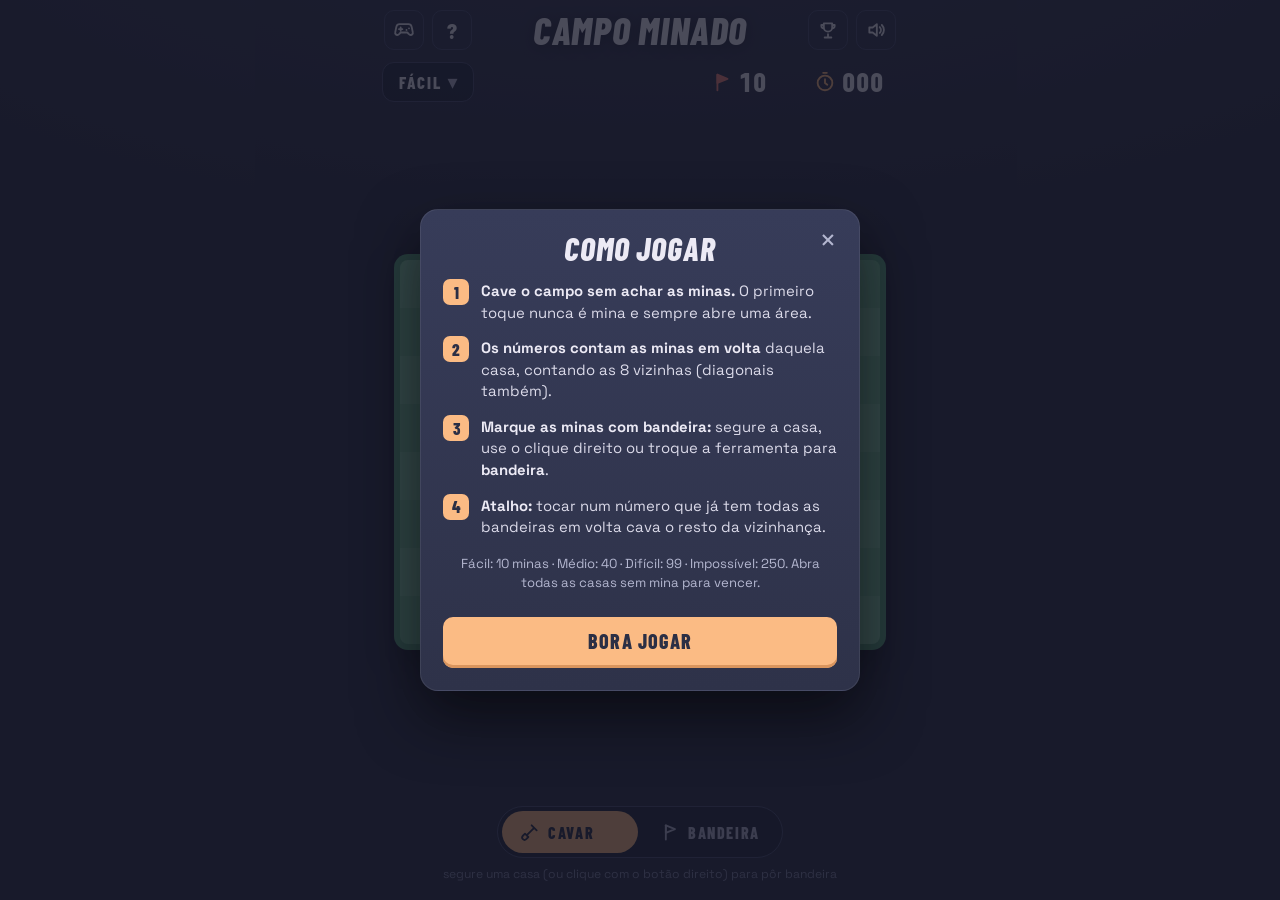
==== commit db8a4890: "Campo Minado: nível Impossível, 36×30 com 250 minas" ====
--- a/campo-minado/index.html
+++ b/campo-minado/index.html
@@ -79,7 +79,7 @@
     <li><b>Marque as minas com bandeira:</b> segure a casa, use o clique direito ou troque a ferramenta para <b>bandeira</b>.</li>
     <li><b>Atalho:</b> tocar num número que já tem todas as bandeiras em volta cava o resto da vizinhança.</li>
   </ol>
-  <p class="nota">Fácil: 10 minas · Médio: 40 · Difícil: 99. Abra todas as casas sem mina para vencer.</p>
+  <p class="nota">Fácil: 10 minas · Médio: 40 · Difícil: 99 · Impossível: 250. Abra todas as casas sem mina para vencer.</p>
   <button class="botao largo" id="btn-comecar">Bora jogar</button>
 </dialog>
 
